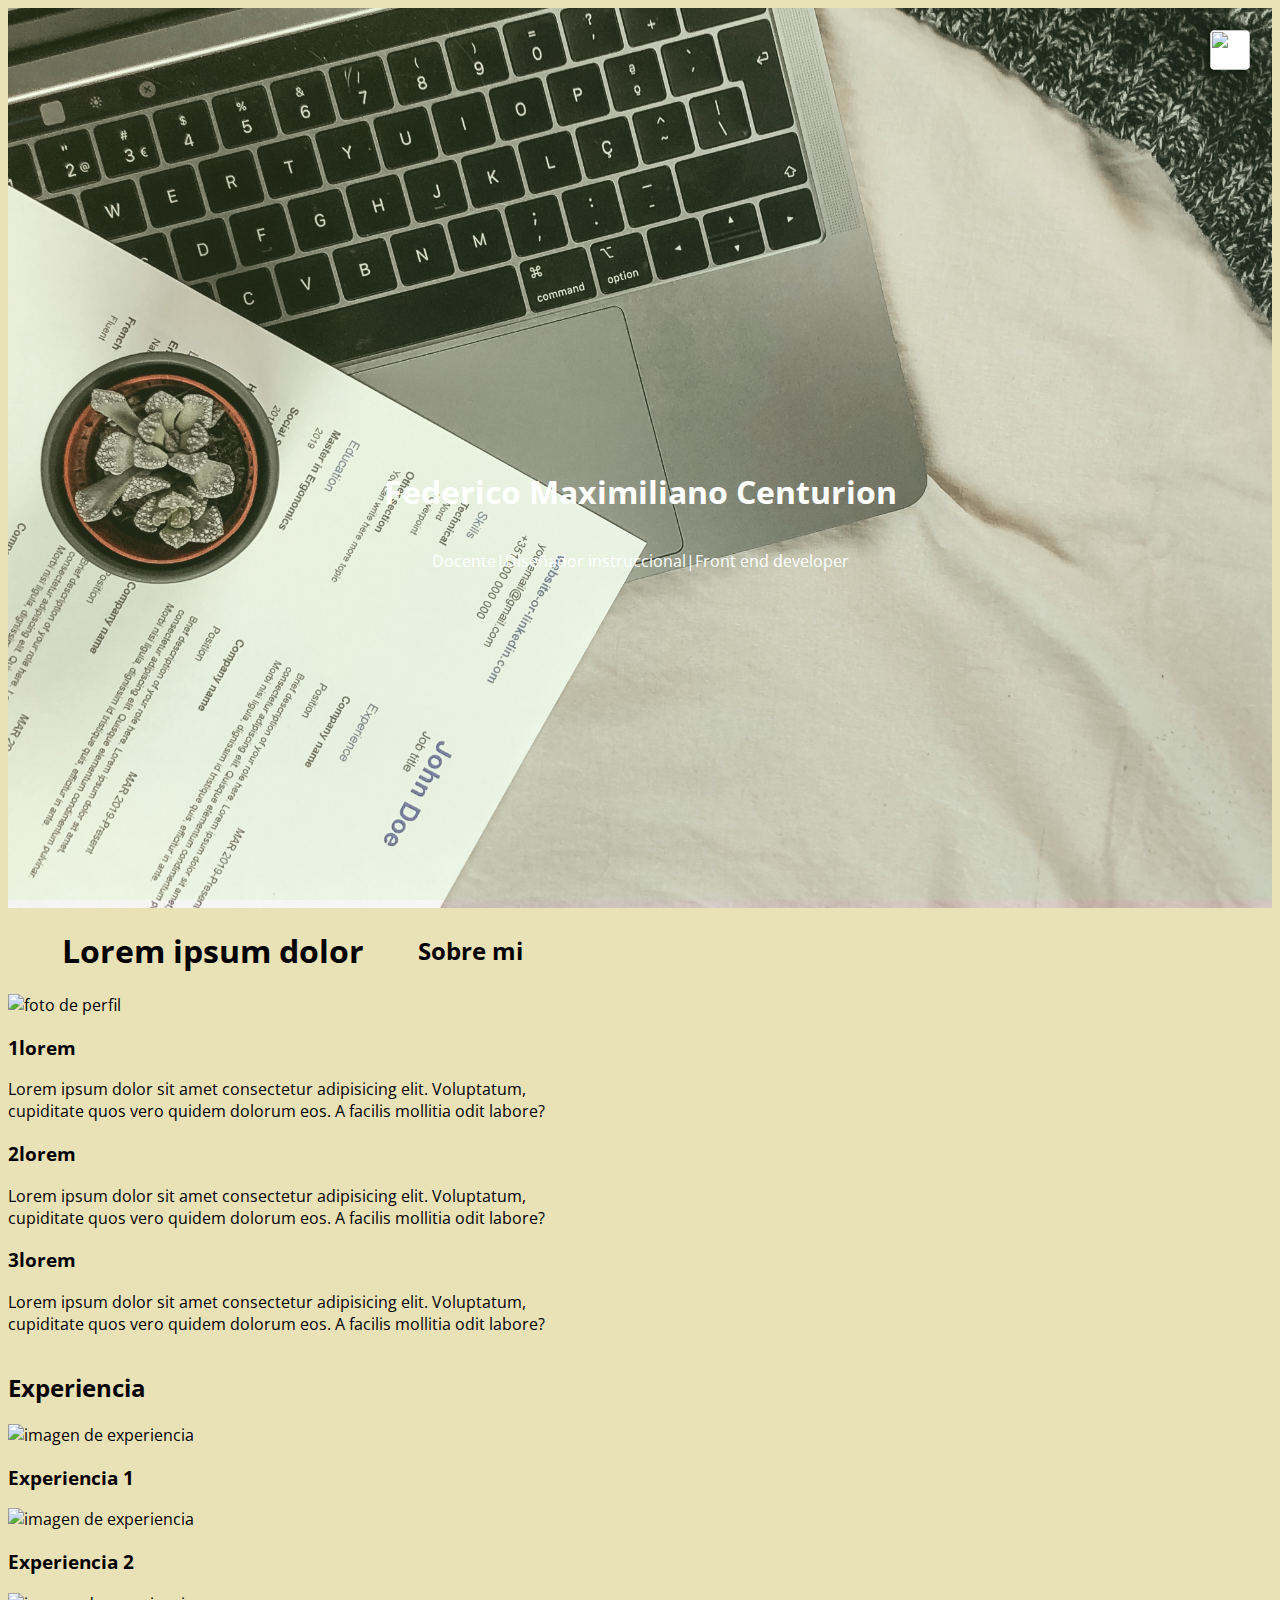
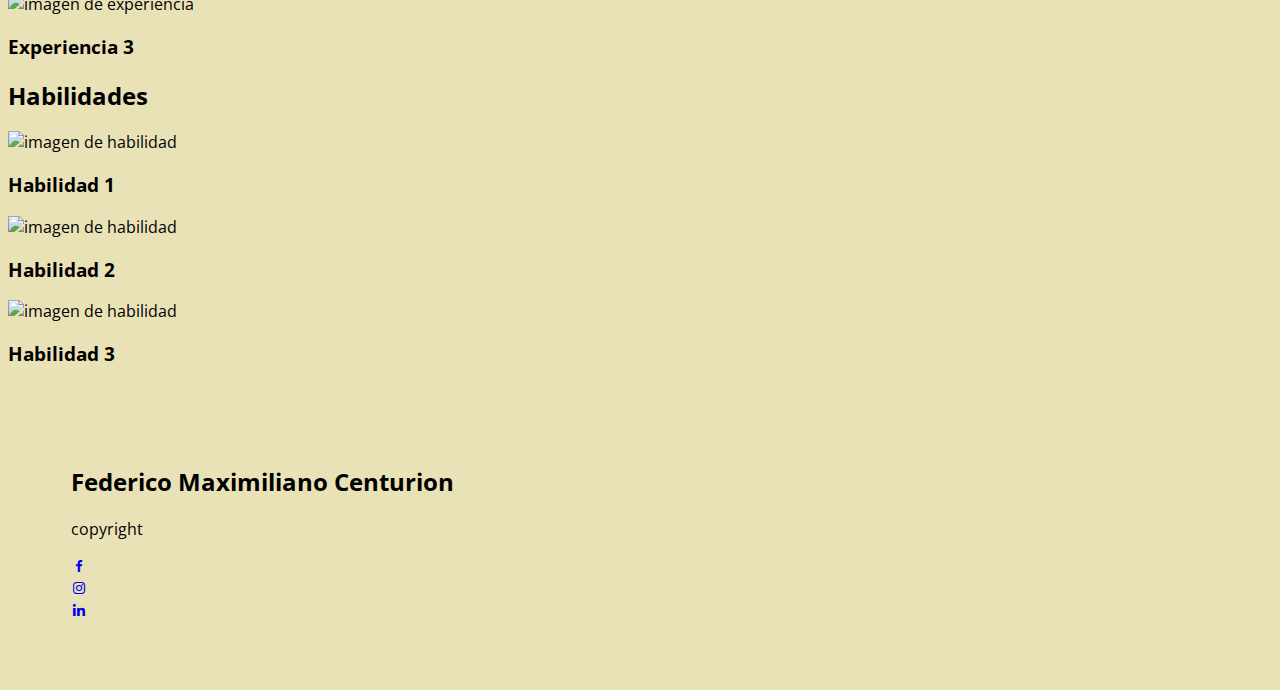
==== index.html @ d369a8cb "primeras modificaciones del header" ====
<!DOCTYPE html>
<html lang="es">
  <head>
      <meta charset="UTF-8">
      <meta http-equiv="X-UA-Compatible" content="IE=edge">
      <meta name="viewport" content="width=device-width, initial-scale=1.0">
      <link rel="stylesheet" type="text/css" href="css/styles.css" />
      <!--importamos los iconos a utilizar-->
      <link href='https://unpkg.com/boxicons@2.1.4/css/boxicons.min.css' rel='stylesheet'>
      <!-- importamos las fuentes a utilizar de google fonts-->
      <link rel="preconnect" href="https://fonts.googleapis.com">
      <link rel="preconnect" href="https://fonts.gstatic.com" crossorigin>
      <link href="https://fonts.googleapis.com/css2?family=Bakbak+One&family=Open+Sans:wght@300;400;700&display=swap" rel="stylesheet">
      <!--Importamos el CDN Boostrap-->
      <link href="https://cdn.jsdelivr.net/npm/bootstrap@5.3.0-alpha1/dist/css/bootstrap.min.css" rel="stylesheet" integrity="sha384-GLhlTQ8iRABdZLl6O3oVMWSktQOp6b7In1Zl3/Jr59b6EGGoI1aFkw7cmDA6j6gD" crossorigin="anonymous" />
      <title>Curriculum Vitae</title>
  </head>
  <body>
      <header class="header" id="incio">
        <img src="imagenes/hamburguesa.svg" alt="" class="hamburguer">
        <nav class="menu-navegacion">
          <a href="#inicio">Inicio</a>
          <a href="#sobremi">Conoceme</a>
          <a href="#experiencia">Experiencia</a>
          <a href="#habilidad">Habilidades</a>
          <a href="#contacto">Contacto</a>
        </nav>
        <div class="contenedor head">
          <h1>Federico Maximiliano Centurion</h1>
          <p class="copy">Docente|Diseñador instruccional|Front end developer</p>
        </div>
      </header>
      <main>
        <section class="datos sobremi" id="sobremi">
          <h1>Lorem ipsum dolor</h1>
          <h2 class="subtitulo">Sobre mi</h2>
          <div class="contenedor-sobremi">
            <img src="imagenes/foto_perfil.jpg" alt="foto de perfil">
            <div class="texto-sobremi">
              <div class="mi">
                <h3 class="n-mi"><span class="linea">1</span>lorem</h3>
                <p>Lorem ipsum dolor sit amet consectetur adipisicing elit. Voluptatum, cupiditate quos vero quidem dolorum eos. A facilis mollitia odit labore?</p>
              </div>
              <div class="mi">
                <h3 class="n-mi"><span class="linea">2</span>lorem</h3>
                <p>Lorem ipsum dolor sit amet consectetur adipisicing elit. Voluptatum, cupiditate quos vero quidem dolorum eos. A facilis mollitia odit labore?</p>
              </div>
              <div class="mi">
                <h3 class="n-mi"><span class="linea">3</span>lorem</h3>
                <p>Lorem ipsum dolor sit amet consectetur adipisicing elit. Voluptatum, cupiditate quos vero quidem dolorum eos. A facilis mollitia odit labore?</p>
              </div>
            </div>
          </div>
        </section>
        <section class="contenedor-experiencia" id="experiencia">
          <h2 class="subtitulo">Experiencia</h2>
          <Section class="expers">
            <div class="cont exper">
              <img src="imagenes/foto_perfil.jpg" alt="imagen de experiencia">
              <h3 class="n-exper">Experiencia 1</h3>
            </div>
            <div class="cont exper">
              <img src="imagenes/foto_perfil.jpg" alt="imagen de experiencia">
              <h3 class="n-exper">Experiencia 2</h3>
            </div>
            <div class="cont exper">
              <img src="imagenes/foto_perfil.jpg" alt="imagen de experiencia">
              <h3 class="n-exper">Experiencia 3</h3>
            </div>
          </Section>
        </section>
        <section class="contenedor-habilidades" id="habilidad">
          <h2 class="subtitulo">Habilidades</h2>
          <Section class="habil">
            <div class="cont habil">
              <img src="imagenes/foto_perfil.jpg" alt="imagen de habilidad">
              <h3 class="n-habil">Habilidad 1</h3>
            </div>
            <div class="cont habil">
              <img src="imagenes/foto_perfil.jpg" alt="imagen de habilidad">
              <h3 class="n-habil">Habilidad 2</h3>
            </div>
            <div class="cont habl">
              <img src="imagenes/foto_perfil.jpg" alt="imagen de habilidad">
              <h3 class="n-habil">Habilidad 3</h3>
            </div>
          </Section>
        </section>
      </main>
      <footer id="contacto">
        <div class="contenedor footer-content">
          <div class="contact-us">
            <h2 class="brand">Federico Maximiliano Centurion</h2>
            <p>copyright</p>
          </div>
          <div class="social-media">
            <a href="./" class="social-media-icon">
              <i class='bx bxl-facebook' ></i>
            </a>
          </div>
          <div class="social-media">
            <a href="./" class="social-media-icon">
              <i class='bx bxl-instagram' ></i>
            </a>
          </div>
          <div class="social-media">
            <a href="./" class="social-media-icon">
              <i class='bx bxl-linkedin' ></i>
            </a>
          </div>
        </div>
      </footer> 
      <script src="js/menu.js"></script>
  </body>
</html>
---- css/styles.css ----
body{
    background-color: #eae2b7;
    display: grid;
    grid-template-rows: auto 1fr auto;
    min-height: 100vh;
    font-family: 'Bakbak One', cursive;
    font-family: 'Open Sans', sans-serif;
}
:root{
    scroll-behavior: smooth;
}
.header{
    height: 100vh;
    background-image: linear-gradient(120deg, rgba(213, 252, 121, 0.158) 0%, rgba(150, 230, 161, 0.158) 
    100%), url(../imagenes/header_bg.jpg);
    background-repeat: no-repeat;
    background-size: cover;
    background-attachment: fixed;
    background-position: center;

}
.head{
    margin:0;
    height: 100%;
    display:flex;
    justify-content: center;
    align-items: center;
    flex-direction: column;
    color:#fff;
}
.contenedor{
    width: 90%;
    max-width: 1200px;
    overflow: hidden;
    margin:auto;
    padding: 60px 0;
}
.hamburguer{
    position:fixed;
    top:30px;
    right:30px;
    background: #fff;
    width: 40px;
    height: 40px;
    cursor: pointer;
    border-radius: 5px;
    box-shadow: 0 0 6px rgba(0, 0, 0, .5);
}
.menu-navegacion{
    position: fixed;
    top:0;
    right: 0;
    width: 30vw;
    height: 100%;
    background-image: linear-gradient(135deg, #667eea 0%, #764ba2 100%);
    display:flex;
    flex-direction: column;
    justify-content: space-evenly;
    align-items: center;
    /*transition: transform .3s ease-in-out;*/
    transform: translate(110%);
    box-shadow: 0 0 6px rgba(0, 0, 0, .5);
}

.spread{
    transform: translate(0);
}
.menu-navegacion a{
    color: #fff;
    text-decoration: none;
}

.titulo{
    text-align: center;
    font-weight: 300;
    color:#9f8ad0;
    margin-bottom: 40px;
    font-size: 40px;
}

#sobremi{
    display:flex;
    justify-content: space-evenly;
    align-items: center;
    flex-wrap: wrap;
}
.contenedor-sobremi img{
    width: 20%;
}
#sobremi{
    width:45%
}




























/* Grilla de la web 
.container{
    display:grid;
    grid-template-columns: auto auto;
    grid-template-rows: auto auto;
    min-width: 100%;
}
img{
    margin:5px;
}

.encabezado{
    grid-column: 2/4;
    grid-row: 1/2;
    text-align: center;
    background-color: #90a955;
}

.encabezado h1{
    font-size: 25px;
}
.encabezado h2{
    font-size: 20px;
}

#perfil {
    grid-column: 1/2;
    background-color: #31572c;
    grid-row: 1/3;
}
.secciones{
    background-color: #4f772d;
    grid-column: 2/4;
    color: black;
}
/*#experiencia{
    margin-top: 5px;
}
#experiencia-titulo{
    position: relative;
    left:35%
}
#experiencia-subtitulo{
    text-align: center;
}
#experiencia p{
    margin-left:5px;
}
#habilidades{
    margin-top: 5px;  
}
#habilidades-titulo{
    position: relative;
    left:35% 
} 

#foto-perfil{
    height: 180px;
    width: 180px;
    position: relative;
    left: 30%;
    border-radius: 150px;
    border: solid 5px #ecf39e;
    margin-bottom: 8px;
}
#sobremi{
    color: black;
    text-align: center;
}
#sobremi-titulo{
    position: relative;
    left:30%
}

.iconos-perfil{
    display: flex;
    justify-content: center;
}
#icon-gmail{
    width: 35px;
    height: 35px;
}

#icon-wp{
    width: 35px;
    height: 35px;
}
#icon-linkedin{
    width: 35px;
    height: 35px;
}


h3{
    border-radius: 15px;
    background-color: #ecf39e;
    width:200px;
    text-align: center;
    padding: 5px 5px;
}
h3:hover{
    background-color: #81b29a;
}
footer {
    background-color: #132a13;
    color: white;
}
.networks {
    background-color: #588157;
    position:relative;
    left: 70%;
}
.networks:hover{
    background-color: #344e41;
}

.networks img {
    width: 20px;
    height: 20px;
}
.copy h6{
    width: 500px;
    position:relative;
    left: 35%;
    top:30px;
} */
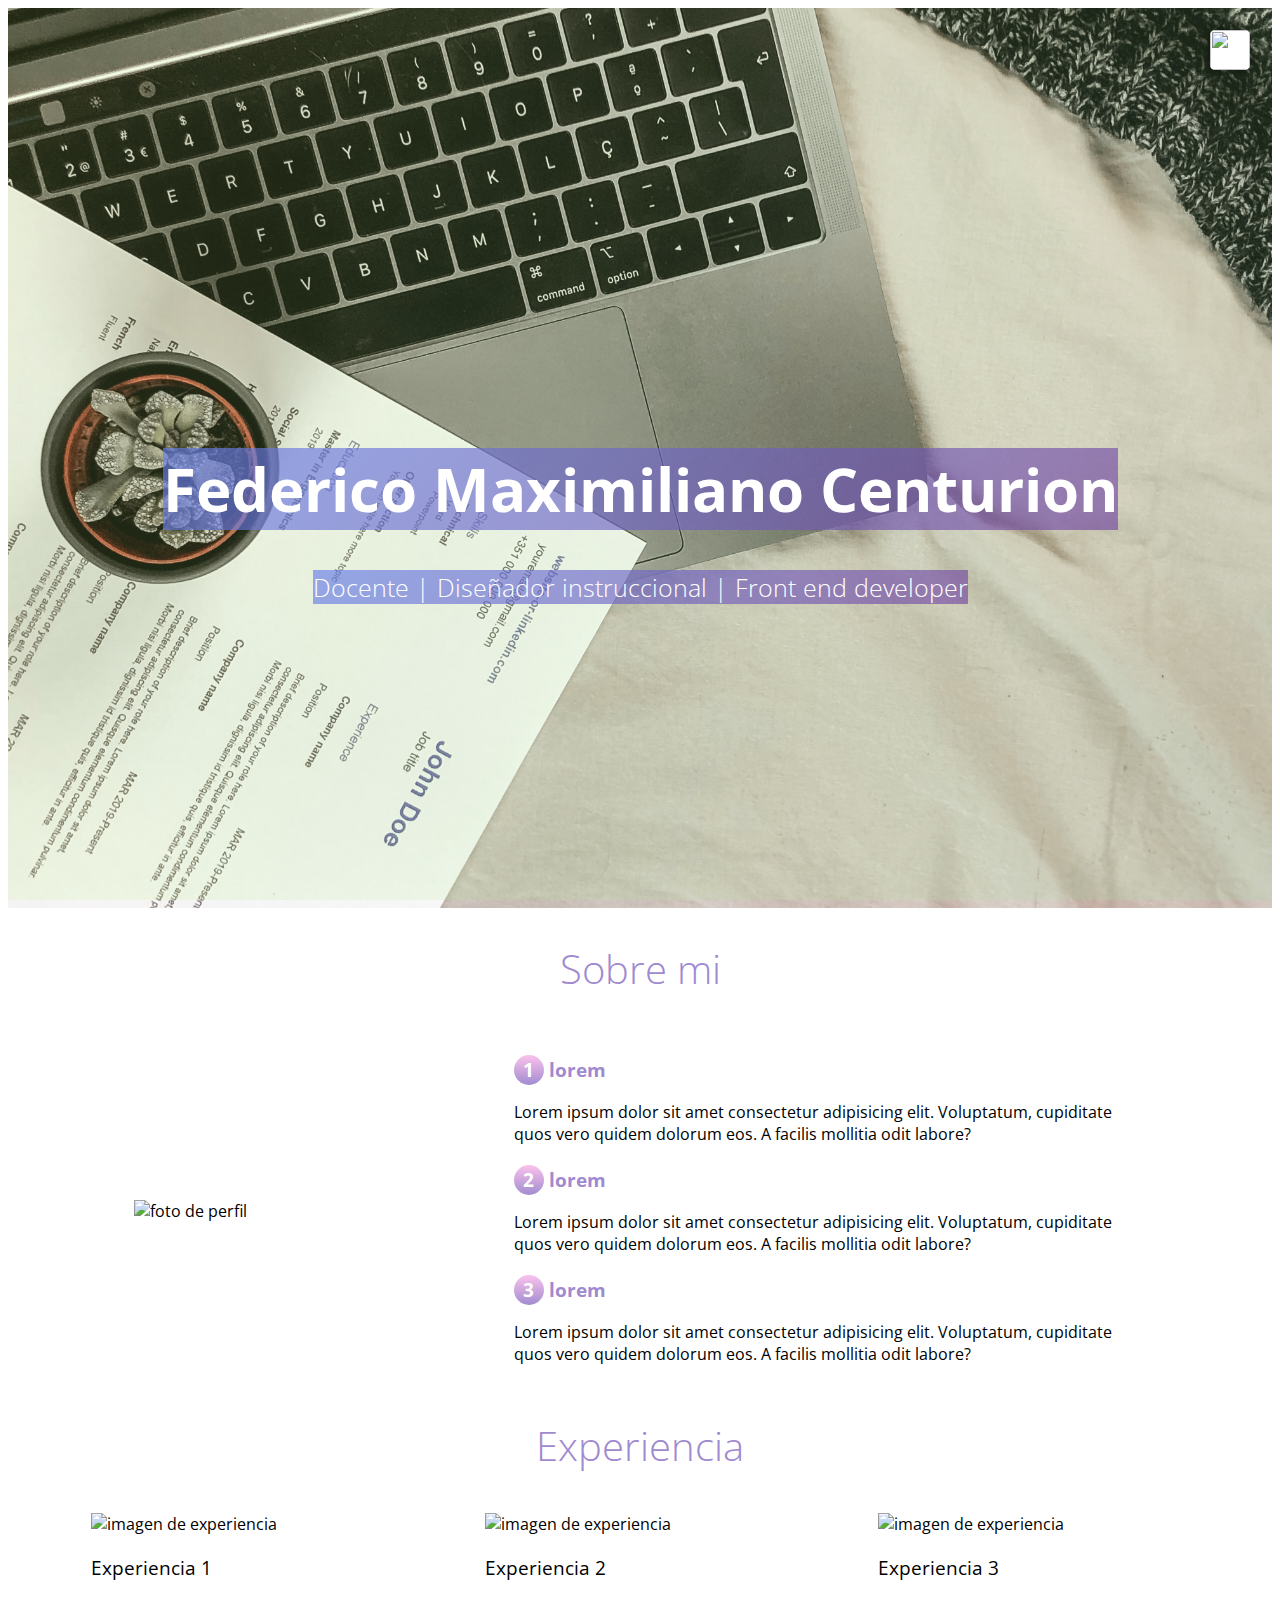
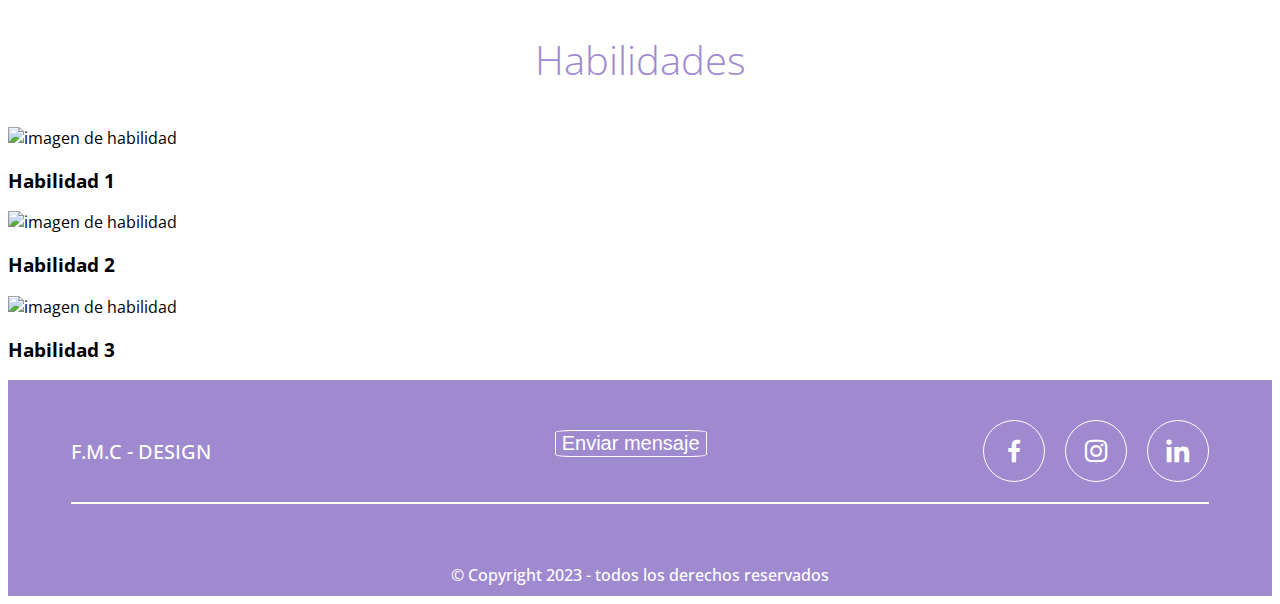
==== commit 5a539ac7: "pagina antes de agregar modal con formulario" ====
--- a/index.html
+++ b/index.html
@@ -16,23 +16,22 @@
       <title>Curriculum Vitae</title>
   </head>
   <body>
-      <header class="header" id="incio">
+      <header class="header" id="inicio">
         <img src="imagenes/hamburguesa.svg" alt="" class="hamburguer">
         <nav class="menu-navegacion">
           <a href="#inicio">Inicio</a>
-          <a href="#sobremi">Conoceme</a>
+          <a href="#sobremi">Sobre mi</a>
           <a href="#experiencia">Experiencia</a>
           <a href="#habilidad">Habilidades</a>
           <a href="#contacto">Contacto</a>
         </nav>
         <div class="contenedor head">
-          <h1>Federico Maximiliano Centurion</h1>
-          <p class="copy">Docente|Diseñador instruccional|Front end developer</p>
+          <h1 class="titulo">Federico Maximiliano Centurion</h1>
+          <p class="copy">Docente | Diseñador instruccional | Front end developer</p>
         </div>
       </header>
       <main>
         <section class="datos sobremi" id="sobremi">
-          <h1>Lorem ipsum dolor</h1>
           <h2 class="subtitulo">Sobre mi</h2>
           <div class="contenedor-sobremi">
             <img src="imagenes/foto_perfil.jpg" alt="foto de perfil">
@@ -87,29 +86,29 @@
           </Section>
         </section>
       </main>
-      <footer id="contacto">
+      <footer  id="contacto">
         <div class="contenedor footer-content">
           <div class="contact-us">
-            <h2 class="brand">Federico Maximiliano Centurion</h2>
-            <p>copyright</p>
+            <h2 class="brand">F.M.C - DESIGN</h2>
+          </div>
+          <div class="contactame">
+            <button id="boton-contacto">Enviar mensaje</button>
           </div>
           <div class="social-media">
             <a href="./" class="social-media-icon">
-              <i class='bx bxl-facebook' ></i>
+                <i class='bx bxl-facebook'></i>
             </a>
-          </div>
-          <div class="social-media">
             <a href="./" class="social-media-icon">
-              <i class='bx bxl-instagram' ></i>
+                <i class='bx bxl-instagram' ></i>
             </a>
-          </div>
-          <div class="social-media">
             <a href="./" class="social-media-icon">
-              <i class='bx bxl-linkedin' ></i>
+                <i class='bx bxl-linkedin' ></i>
             </a>
           </div>
         </div>
-      </footer> 
+        <div class="line"></div>
+        <p id="copyright">© Copyright 2023 - todos los derechos reservados</p>
+      </footer>
       <script src="js/menu.js"></script>
   </body>
 </html>--- a/css/styles.css
+++ b/css/styles.css
@@ -1,11 +1,7 @@
 body{
-    background-color: #eae2b7;
-    display: grid;
-    grid-template-rows: auto 1fr auto;
-    min-height: 100vh;
-    font-family: 'Bakbak One', cursive;
     font-family: 'Open Sans', sans-serif;
 }
+
 :root{
     scroll-behavior: smooth;
 }
@@ -20,6 +16,7 @@
 
 }
 .head{
+    text-align: center;
     margin:0;
     height: 100%;
     display:flex;
@@ -57,8 +54,8 @@
     flex-direction: column;
     justify-content: space-evenly;
     align-items: center;
-    /*transition: transform .3s ease-in-out;*/
-    transform: translate(110%);
+    transition: transform .3s ease-in-out;
+    transform: translate(150%);
     box-shadow: 0 0 6px rgba(0, 0, 0, .5);
 }
 
@@ -69,40 +66,274 @@
     color: #fff;
     text-decoration: none;
 }
+.menu-navegacion a{
+    font-size: 20px;
+}
 
 .titulo{
+    font-size: 60px;
+    margin-bottom: 15px;
+    background-image: linear-gradient(135deg, hsla(229, 76%, 66%, 0.651) 0%, hsla(270, 37%, 46%, 0.658) 100%);
+}
+.copy{
+    font-weight: 300;
+    font-size: 25px;
+    background-image: linear-gradient(135deg, hsla(229, 76%, 66%, 0.651) 0%, hsla(270, 37%, 46%, 0.659) 100%);
+} 
+
+/*sobre mi */
+.subtitulo{
     text-align: center;
     font-weight: 300;
     color:#9f8ad0;
     margin-bottom: 40px;
     font-size: 40px;
 }
-
-#sobremi{
+.contenedor-sobremi{
     display:flex;
     justify-content: space-evenly;
     align-items: center;
     flex-wrap: wrap;
 }
 .contenedor-sobremi img{
+    width:20%;
+}
+.texto-sobremi{
+    width: 50%;
+}
+.mi{
+    margin-bottom: 20px;
+}
+.n-mi{
+    margin-bottom: 7px;
+    color:#9f8ad0;
+}
+.linea{
+    display:inline-block;
+    background-image: linear-gradient(to top, #a18cd1 0%, #fbc2eb 100%);
+    width: 30px;
+    height: 30px;
+    color:#fff;
+    text-align: center;
+    border-radius: 50%;
+    font-weight: 700;
+    line-height: 30px;
+    margin-right: 5px;
+}
+
+/* fin sombre mi */
+
+/* experiencia */
+
+.expers{
+    display:flex;
+    justify-content: space-evenly;
+    flex-wrap: wrap;
+}
+.cont-exper{
+    width: 30%;
+    text-align: center;
+    margin-bottom: 30px;
+}
+.cont-exper img{
+    width: 80%;
+    display: block;
+    margin: 0 auto;
+}
+.n-exper{
+    display:inline-block;
+    margin-top: 20px;
+    width: 100%;
+    font-weight: 400;
+} 
+/* footer */
+footer{
+    background: #9f8ad0;
+    padding-bottom: 0.1px;
+}
+.footer-content{
+    display: flex;
+    justify-content: space-between;
+    align-items: center;
+    flex-wrap: wrap;
+    padding-top: 40px;
+    padding-bottom: 20px;
+}
+.contact-us{
+    width: 35%;
+    color: #fff;
+}
+.brand{
+    font-weight:500;
+    font-size: 20px;
+}
+/*.brand+p{
+    font-weight: 500;
+}*/
+.contactame{
     width: 20%;
 }
-#sobremi{
-    width:45%
-}
-
-
-
-
-
-
-
-
-
-
-
-
-
+#boton-contacto{
+    border: solid 1px #fff;
+    display: block;
+    border-radius: 10%;
+    background: #9f8ad0;
+    color:#fff;
+    font-size: 20px;
+    margin-bottom: 15px;
+}
+#boton-contacto:hover{
+    background:#abb8f3;
+    /*background-image: linear-gradient(135deg, #667eea 0%, #764ba2 100%);*/
+}
+.social-media{
+    width: 30%;
+    display: flex;
+    justify-content: flex-end;
+} 
+.social-media-icon{
+    display:inline-block;
+    margin-left: 20px;
+    width: 60px;
+    height: 60px;
+    border: 1px solid #fff;
+    border-radius: 50%;
+    text-align: center;
+    color:#fff;
+}
+.social-media-icon:hover{
+    background: #fff;
+    color:#764ba2;
+}
+.social-media-icon i{
+    font-size: 30px;
+    line-height: 60px;
+}
+.line{
+    width: 90%;
+    max-width: 1200px;
+    margin:0 auto;
+    height: 2px;
+    background: #fff;
+    margin-bottom: 60px;
+}
+#copyright{
+    font-weight: 500;
+    text-align: center;
+    margin-bottom: 10px;
+    color:#fff;
+}
+
+/*Break points*/
+@media screen and (max-width:500px) and (min-width:280px){
+.menu-navegacion{
+    width:65vw;
+}
+.hamburguer{
+    top: 10px;;
+    right: 25px;
+}
+.titulo{
+    font-size:30px;
+
+}
+.subtitulo{
+    font-size: 20px;
+}
+#contacto{
+    height:20%;
+}
+.social-media{
+    width: 100%;
+    justify-content: center;
+    align-items: center;
+    margin-top: 25px;
+}
+.social-media-icon{
+    height: 50px;
+    width: 50px;
+}
+.social-media-icon i{
+    font-size: 20px;
+    line-height: 50px;
+}
+.line{
+    margin-top:20px;
+}
+.contact-us{
+    width: 90%;
+}
+.brand{
+    margin-top:30px;
+    font-size: 25px;
+    margin-left: 30px;
+    text-align: center;
+}
+/*.brand+p{
+    font-size: 15px;
+    margin-left: 40px;
+}*/
+.footer-content{
+    padding: 10px;
+}
+.contactame{
+    width: 20%;
+}
+#boton-contacto{
+    border: solid 1px #fff;
+    display: block;
+    border-radius: 10%;
+    background: #9f8ad0;
+    color:#fff;
+    font-size: 20px;
+    margin-bottom: 5px;
+    margin-left: 75px;
+    margin-top:20px;
+}
+#boton-contacto:hover{
+    background:#abb8f3;
+    /*background-image: linear-gradient(135deg, #667eea 0%, #764ba2 100%);*/
+}
+#copyright{
+    font-weight: 500;
+    text-align: center;
+    margin-bottom: 10px;
+    color:#fff;
+}
+}
+
+@media screen and (max-width:800px) and (min-width:501px){
+    .menu-navegacion{
+        width: 60vw;
+    }
+    .titulo{
+        font-size: 60px;
+    }
+    .contenedor-sobremi img{
+        width: 10%;
+    }
+    .cont-exper{
+        width:80%;
+    }
+    .footer-content{
+        justify-content: center;
+    }
+    .social-media{
+        width:80%;
+        justify-content: space-evenly;
+    }
+    .social-media-icon{
+        margin-left: 0;
+    }
+    .social-media i{
+        margin-left: 0;
+    }
+    .contact-us{
+        text-decoration: center;
+        width: 80%;
+        margin-bottom: 40px;
+    }
+    }
 
 
 
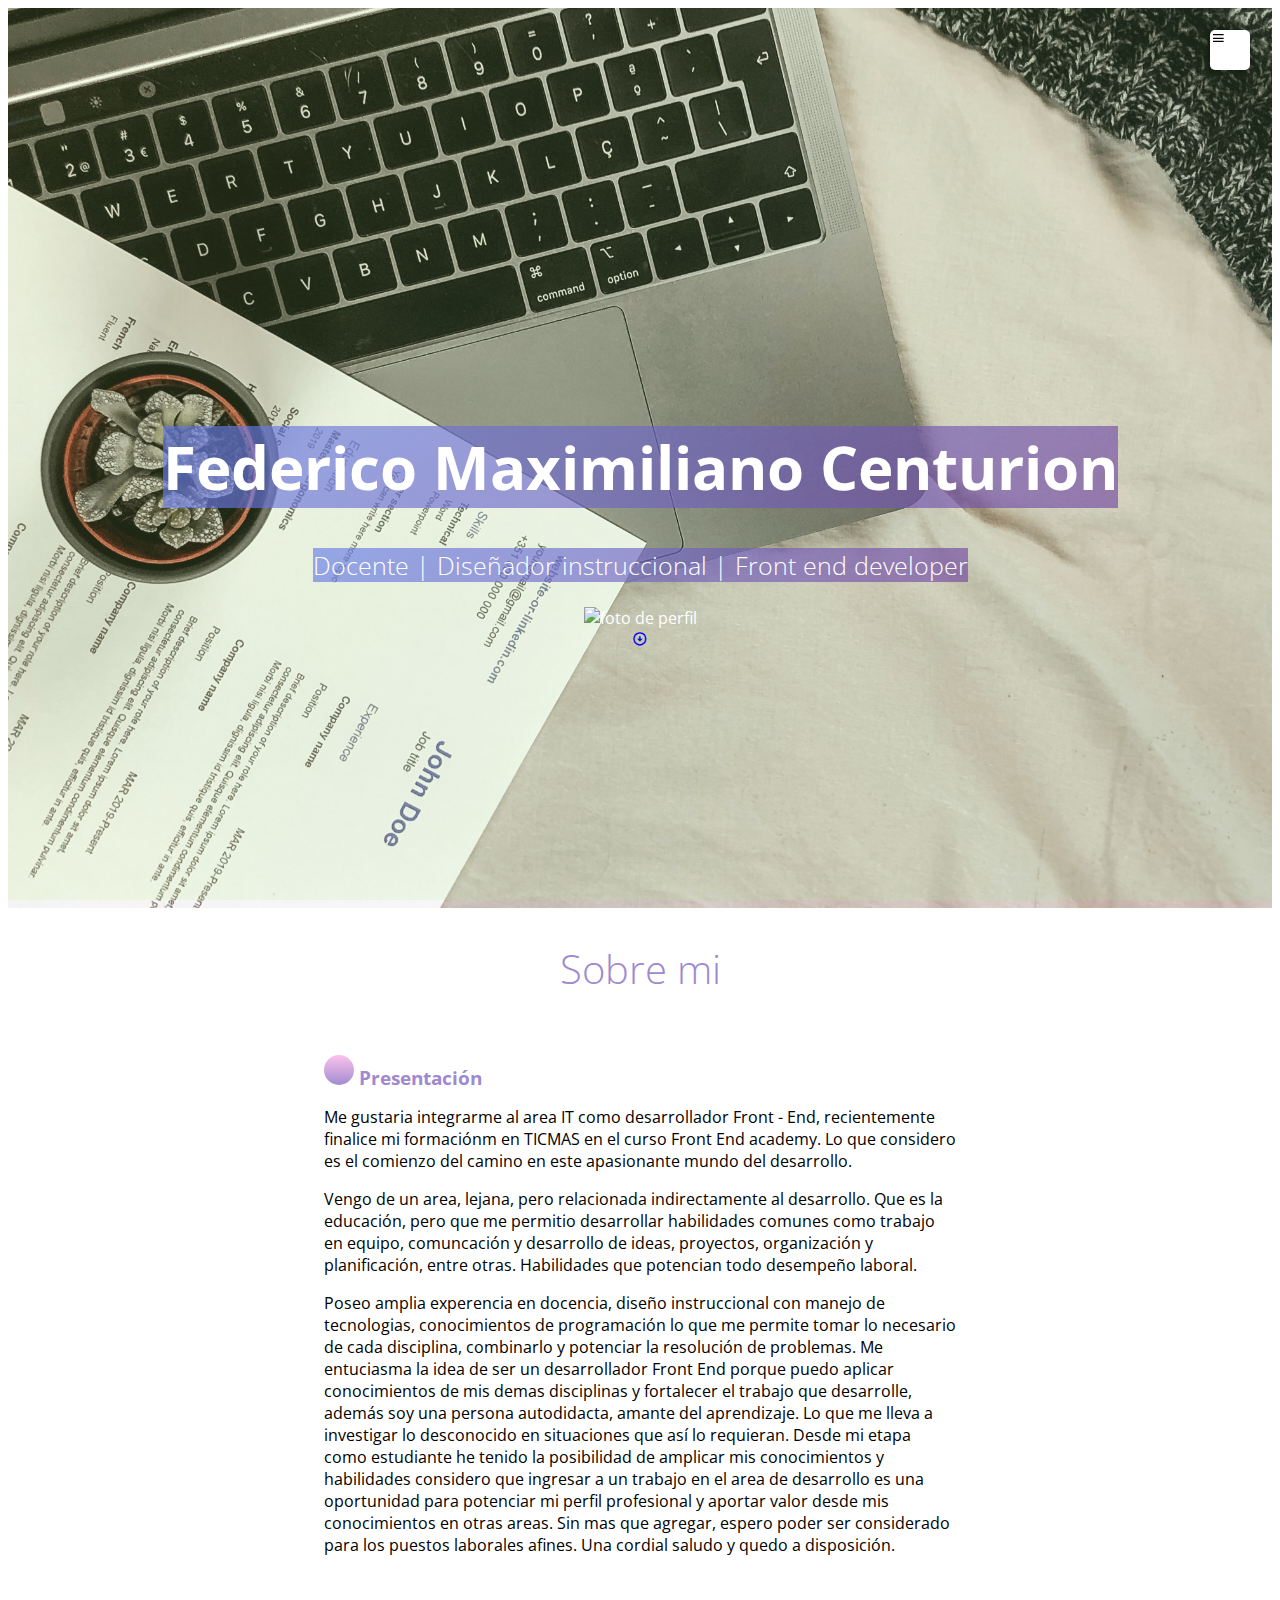
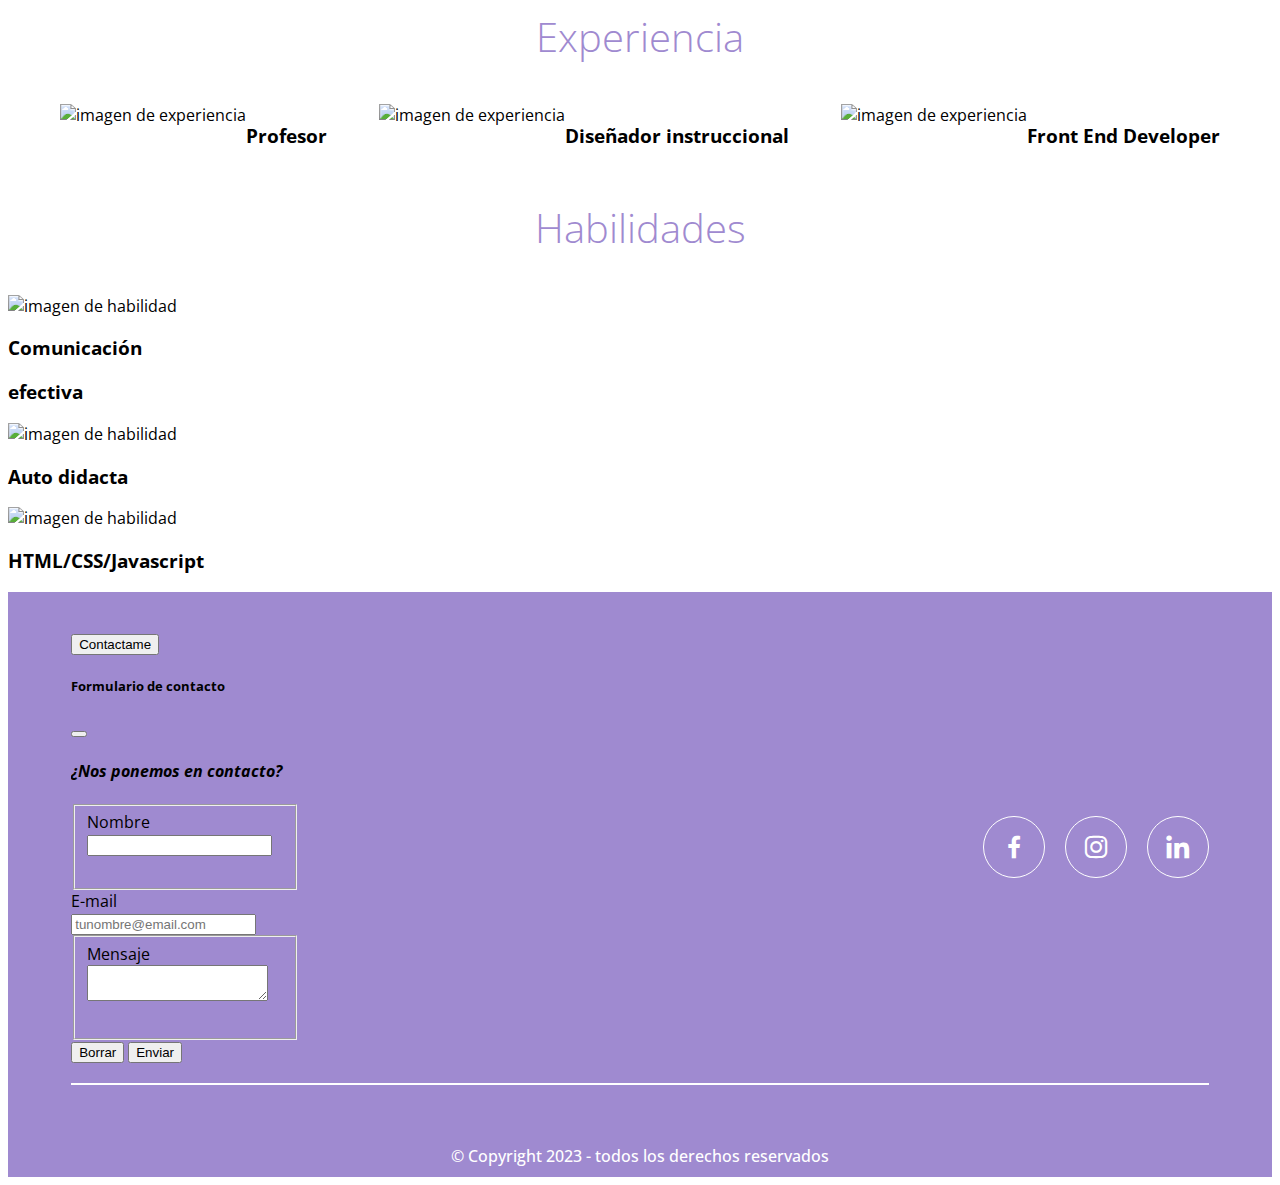
==== commit 8331c19b: "add validations" ====
--- a/index.html
+++ b/index.html
@@ -4,20 +4,24 @@
       <meta charset="UTF-8">
       <meta http-equiv="X-UA-Compatible" content="IE=edge">
       <meta name="viewport" content="width=device-width, initial-scale=1.0">
+      <!-- importamos las hojas de estilos css-->
+      <link rel="stylesheet" type="text/css" href="css/contacto.css"/>
       <link rel="stylesheet" type="text/css" href="css/styles.css" />
+      <link rel="stylesheet" type="text/css" href="css/forms.css" />
       <!--importamos los iconos a utilizar-->
       <link href='https://unpkg.com/boxicons@2.1.4/css/boxicons.min.css' rel='stylesheet'>
+      <link href="https://cdnjs.cloudflare.com/ajax/libs/font-awesome/5.15.3/css/all.min.css" rel="stylesheet" />
       <!-- importamos las fuentes a utilizar de google fonts-->
       <link rel="preconnect" href="https://fonts.googleapis.com">
       <link rel="preconnect" href="https://fonts.gstatic.com" crossorigin>
       <link href="https://fonts.googleapis.com/css2?family=Bakbak+One&family=Open+Sans:wght@300;400;700&display=swap" rel="stylesheet">
-      <!--Importamos el CDN Boostrap-->
+      <!--importamos el CDN Boostrap-->
       <link href="https://cdn.jsdelivr.net/npm/bootstrap@5.3.0-alpha1/dist/css/bootstrap.min.css" rel="stylesheet" integrity="sha384-GLhlTQ8iRABdZLl6O3oVMWSktQOp6b7In1Zl3/Jr59b6EGGoI1aFkw7cmDA6j6gD" crossorigin="anonymous" />
       <title>Curriculum Vitae</title>
   </head>
   <body>
       <header class="header" id="inicio">
-        <img src="imagenes/hamburguesa.svg" alt="" class="hamburguer">
+        <i class='hamburguer bx bx-menu'></i>
         <nav class="menu-navegacion">
           <a href="#inicio">Inicio</a>
           <a href="#sobremi">Sobre mi</a>
@@ -25,28 +29,33 @@
           <a href="#habilidad">Habilidades</a>
           <a href="#contacto">Contacto</a>
         </nav>
+
         <div class="contenedor head">
           <h1 class="titulo">Federico Maximiliano Centurion</h1>
           <p class="copy">Docente | Diseñador instruccional | Front end developer</p>
+          <img src="imagenes/foto_perfil.jpg" alt="foto de perfil">
+          <a class="flecha-abajo" href="#sobremi">
+            <i class='bx bx-down-arrow-circle'></i>
+          </a>
         </div>
       </header>
       <main>
         <section class="datos sobremi" id="sobremi">
           <h2 class="subtitulo">Sobre mi</h2>
           <div class="contenedor-sobremi">
-            <img src="imagenes/foto_perfil.jpg" alt="foto de perfil">
             <div class="texto-sobremi">
               <div class="mi">
-                <h3 class="n-mi"><span class="linea">1</span>lorem</h3>
-                <p>Lorem ipsum dolor sit amet consectetur adipisicing elit. Voluptatum, cupiditate quos vero quidem dolorum eos. A facilis mollitia odit labore?</p>
-              </div>
-              <div class="mi">
-                <h3 class="n-mi"><span class="linea">2</span>lorem</h3>
-                <p>Lorem ipsum dolor sit amet consectetur adipisicing elit. Voluptatum, cupiditate quos vero quidem dolorum eos. A facilis mollitia odit labore?</p>
-              </div>
-              <div class="mi">
-                <h3 class="n-mi"><span class="linea">3</span>lorem</h3>
-                <p>Lorem ipsum dolor sit amet consectetur adipisicing elit. Voluptatum, cupiditate quos vero quidem dolorum eos. A facilis mollitia odit labore?</p>
+                <h3 class="n-mi"><span class="linea"></span>Presentación</h3>
+                <p>Me gustaria integrarme al area IT como desarrollador Front - End, recientemente finalice mi formaciónm en TICMAS en el curso Front End academy. Lo que considero es el comienzo del camino en este apasionante mundo del desarrollo. </p>
+                <p>Vengo de un area, lejana, pero relacionada indirectamente al desarrollo. Que es la educación, pero que me permitio desarrollar habilidades comunes como trabajo en equipo, comuncación y desarrollo de ideas, proyectos, organización y planificación, entre otras. Habilidades que potencian todo desempeño laboral.</p>
+                <p>Poseo amplia experencia en docencia, diseño instruccional con manejo de tecnologias, conocimientos de programación lo que me permite tomar lo necesario de cada disciplina, combinarlo y potenciar la resolución de problemas. 
+                  Me entuciasma la idea de ser un desarrollador Front End porque puedo aplicar conocimientos de mis demas disciplinas y fortalecer el trabajo que desarrolle, además soy una persona autodidacta, amante del aprendizaje. Lo que me lleva a investigar
+                  lo desconocido en situaciones que así lo requieran. 
+                  Desde mi etapa como estudiante he tenido la posibilidad de amplicar mis conocimientos y habilidades considero que ingresar a un trabajo en el area de desarrollo es una oportunidad para potenciar mi perfil profesional y aportar valor desde
+                  mis conocimientos en otras areas. 
+                  Sin mas que agregar, espero poder ser considerado para los puestos laborales afines. 
+                  Una cordial saludo y quedo a disposición. 
+                </p>
               </div>
             </div>
           </div>
@@ -54,17 +63,17 @@
         <section class="contenedor-experiencia" id="experiencia">
           <h2 class="subtitulo">Experiencia</h2>
           <Section class="expers">
-            <div class="cont exper">
-              <img src="imagenes/foto_perfil.jpg" alt="imagen de experiencia">
-              <h3 class="n-exper">Experiencia 1</h3>
+            <div class="cont expers">
+              <img class="img-expers" src="imagenes/docencia.jpg" alt="imagen de experiencia">
+              <h3 class="n-expers">Profesor</h3>
             </div>
-            <div class="cont exper">
-              <img src="imagenes/foto_perfil.jpg" alt="imagen de experiencia">
-              <h3 class="n-exper">Experiencia 2</h3>
+            <div class="cont expers">
+              <img class="img-expers" src="imagenes/instruccional.jpg" alt="imagen de experiencia">
+              <h3 class="n-expers">Diseñador instruccional</h3>
             </div>
-            <div class="cont exper">
-              <img src="imagenes/foto_perfil.jpg" alt="imagen de experiencia">
-              <h3 class="n-exper">Experiencia 3</h3>
+            <div class="cont expers">
+              <img class="img-expers" src="imagenes/programacion.jpg" alt="imagen de experiencia">
+              <h3 class="n-expers">Front End Developer</h3>
             </div>
           </Section>
         </section>
@@ -72,27 +81,82 @@
           <h2 class="subtitulo">Habilidades</h2>
           <Section class="habil">
             <div class="cont habil">
-              <img src="imagenes/foto_perfil.jpg" alt="imagen de habilidad">
-              <h3 class="n-habil">Habilidad 1</h3>
+              <img class="img-habil" src="imagenes/comunicacion.jpg" alt="imagen de habilidad">
+              <h3 class="n-habil">Comunicación <p>efectiva</p></h3>
             </div>
             <div class="cont habil">
-              <img src="imagenes/foto_perfil.jpg" alt="imagen de habilidad">
-              <h3 class="n-habil">Habilidad 2</h3>
+              <img  class="img-habil" src="imagenes/aprendizaje.jpg" alt="imagen de habilidad">
+              <h3 class="n-habil">Auto didacta</h3>
             </div>
-            <div class="cont habl">
-              <img src="imagenes/foto_perfil.jpg" alt="imagen de habilidad">
-              <h3 class="n-habil">Habilidad 3</h3>
+            <div class="cont habil">
+              <img  class="img-habil" src="imagenes/codigo.jpg" alt="imagen de habilidad">
+              <h3 class="n-habil">HTML/CSS/Javascript</h3>
             </div>
           </Section>
         </section>
       </main>
       <footer  id="contacto">
         <div class="contenedor footer-content">
-          <div class="contact-us">
-            <h2 class="brand">F.M.C - DESIGN</h2>
-          </div>
           <div class="contactame">
-            <button id="boton-contacto">Enviar mensaje</button>
+            <!-- boton del modal-->
+            <button class ="btn btn-primary" data-bs-toggle="modal" data-bs-target="#exampleModal">
+              Contactame
+            </button>
+            <!--  formulario Modal -->
+            <div class="modal fade" id="exampleModal" tabindex="-1" aria-labelledby="exampleModalLabel" aria-hidden="true">
+              <div class="modal-dialog">
+                <div class="modal-content">
+                  <div class="modal-header">
+                    <h5 class="modal-title" id="exampleModalLabel">Formulario de contacto</h5>
+                    <button type="button" class="btn-close" data-bs-dismiss="modal" aria-label="Close"></button>
+                  </div>
+                  <div class="modal-body">
+                    <div class="header-form">
+                        <i class="i-area" aria-hidden="true">
+                            <span>
+                                <h4>¿Nos ponemos en contacto?</h4>
+                            </span>
+                        </i>
+                    </div>
+                    <div class="formulario">
+                      <form action="/" method="post" enctype="text/plain" id="form">
+
+                        <fieldset class="control-register" id="grupo__nombre">
+                          <label for="nombre">Nombre</label>
+                          <div class="formulario__grupo-input">
+                            <input class="input1" type="text" name="nombre">
+                            <i class="formulario__validacion-estado fas fa-times-circle ocultar"></i>
+                          </div>
+                          <p class="formulario__input-error">El nombre debe tener al menos 5 caracteres.</p>
+                        </fieldset>
+
+                        <fielset class="control-register" id="grupo__email">
+                          <label for="email">E-mail</label>
+                          <div class="formulario__grupo-input">
+                            <input class="formulario__input" type="email" name="email" placeholder="tunombre@email.com">
+                            <i class="formulario__validacion-estado fas fa-times-circle ocultar"></i>
+                          </div>
+                          <p class="formulario__input-error">El correo solo puede contener letras, números, puntos, guiones y guion bajo.</p>
+                        </fielset>
+
+                        <fieldset class="control-register" id="grupo__mensaje">
+                          <label for="mensaje">Mensaje</label>
+                          
+                          <div class="formulario__grupo-input">
+                              <textarea name="mensaje" id="mensaje" ></textarea>
+                              <i class="formulario__validacion-estado fas fa-times-circle ocultar"></i>
+                          </div>
+                          <p class="formulario__input-error">El mensaje debe tener al menos 20 caracteres.</p>
+                        </fieldset>
+
+                        <button type="reset" class="btn btn-secondary">Borrar</button>
+                        <button type="submit" class="btn btn-primary" id="enviar">Enviar</button>
+                      </form>
+                    </div>
+                  </div>
+                </div>
+              </div>
+            </div>
           </div>
           <div class="social-media">
             <a href="./" class="social-media-icon">
@@ -109,6 +173,9 @@
         <div class="line"></div>
         <p id="copyright">© Copyright 2023 - todos los derechos reservados</p>
       </footer>
+      <script src="https://cdn.jsdelivr.net/npm/@popperjs/core@2.9.2/dist/umd/popper.min.js" integrity="sha384-IQsoLXl5PILFhosVNubq5LC7Qb9DXgDA9i+tQ8Zj3iwWAwPtgFTxbJ8NT4GN1R8p" crossorigin="anonymous"></script>
+      <script src="https://cdn.jsdelivr.net/npm/bootstrap@5.0.2/dist/js/bootstrap.min.js" integrity="sha384-cVKIPhGWiC2Al4u+LWgxfKTRIcfu0JTxR+EQDz/bgldoEyl4H0zUF0QKbrJ0EcQF" crossorigin="anonymous"></script>
       <script src="js/menu.js"></script>
+      <script src="js/validaciones.js"></script>
   </body>
 </html>--- a/css/forms.css
+++ b/css/forms.css
@@ -0,0 +1,51 @@
+/* ----- -----  Estilos para Validacion ----- ----- */
+.formulario__grupo-correcto .formulario__validacion-estado {
+	color: #1ed12d;
+	opacity: 1;
+}
+
+.formulario__grupo-incorrecto .formulario__label {
+	color: #bb2929;
+}
+
+.formulario__grupo-incorrecto .formulario__validacion-estado {
+	color: #bb2929;
+	opacity: 1;
+}
+
+.formulario__grupo-incorrecto .formulario__input {
+	border: 3px solid #bb2929;
+}
+
+.formulario__input-error {
+    color:#bb2929 ;
+	font-size: 12px;
+	margin-bottom: 20px;
+	display: none;
+}
+
+.formulario__input-error-activo {
+	display: block;
+}
+
+.formulario__mensaje {
+	height: 30px;
+    width: 40%;
+    text-align: center;
+    margin: auto;
+	line-height: 25px;
+	background: #F66060;
+	padding-bottom: 5px;
+    margin-bottom: 5px;
+	border-radius: 3px;
+	display: none;
+}
+
+.formulario__mensaje-activo {
+	display: block;
+}
+
+
+.ocultar {
+    opacity: 0;
+}
